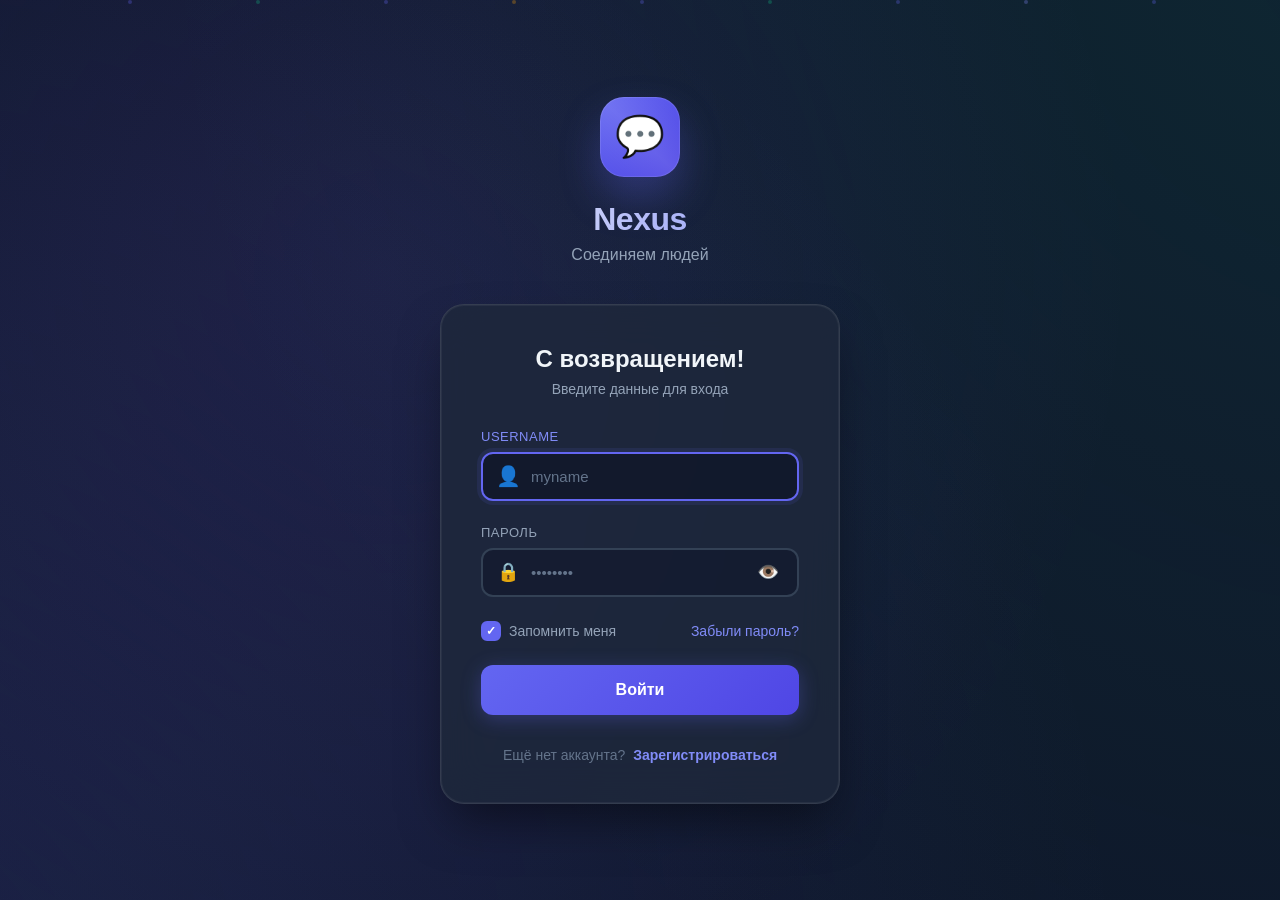
==== auth.html @ cc26ba40 "Add files via upload" ====
<!DOCTYPE html>
<html lang="ru">

<head>
    <meta charset="UTF-8">
    <meta name="viewport" content="width=device-width, initial-scale=1.0">
    <title>Nexus Messenger — Вход</title>
    <link rel="stylesheet" href="auth.css">
</head>

<body>
    <!-- Background animations -->
    <div class="bg-animation"></div>
    <div class="particles">
        <div class="particle"></div>
        <div class="particle"></div>
        <div class="particle"></div>
        <div class="particle"></div>
        <div class="particle"></div>
        <div class="particle"></div>
        <div class="particle"></div>
        <div class="particle"></div>
        <div class="particle"></div>
    </div>

    <div class="container">
        <!-- Logo Section -->
        <div class="logo-section">
            <div class="logo">💬</div>
            <h1 class="brand-name">Nexus</h1>
            <p class="brand-tagline">Соединяем людей</p>
        </div>

        <!-- Login Card -->
        <div class="login-card">
            <div class="success-checkmark" id="successCheckmark">✓</div>

            <div class="login-header" id="loginHeader">
                <h2 class="login-title">С возвращением!</h2>
                <p class="login-subtitle">Введите данные для входа</p>
            </div>

            <div class="error-message" id="errorMessage">
                Неверный email или пароль
            </div>

            <form id="loginForm" novalidate>
                <div class="form-group">
                    <label class="form-label" for="email">username</label>
                    <div class="input-wrapper">
                        <span class="input-icon">👤</span>
                        <input type="text" id="name" class="form-input" placeholder="myname" autocomplete="name"
                            required>
                        <span class="validation-icon error" id="emailError">❌</span>
                        <span class="validation-icon success" id="emailSuccess">✓</span>
                    </div>
                </div>

                <div class="form-group">
                    <label class="form-label" for="password">Пароль</label>
                    <div class="input-wrapper">
                        <span class="input-icon">🔒</span>
                        <input type="password" id="password" class="form-input" placeholder="••••••••"
                            autocomplete="current-password" required minlength="6">
                        <button type="button" class="password-toggle" id="togglePassword"
                            title="Показать/скрыть пароль">
                            👁️
                        </button>
                        <span class="validation-icon error" id="passwordError">❌</span>
                        <span class="validation-icon success" id="passwordSuccess">✓</span>
                    </div>
                </div>

                <div class="options-row">
                    <label class="remember-me">
                        <input type="checkbox" id="rememberMe" checked>
                        <span class="checkbox-custom"></span>
                        <span class="remember-label">Запомнить меня</span>
                    </label>
                    <a href="#" class="forgot-password">Забыли пароль?</a>
                </div>

                <button type="submit" class="submit-btn" id="submitBtn">
                    <span class="btn-text">Войти</span>
                    <div class="spinner"></div>
                </button>
            </form>

            <div class="login-footer">
                Ещё нет аккаунта?
                <a href="#" class="register-link">Зарегистрироваться</a>
            </div>
        </div>
    </div>

    <script src="auth.js"></script>
</body>

</html>
---- auth.css ----
* {
    margin: 0;
    padding: 0;
    box-sizing: border-box;
}

:root {
    --primary: #6366f1;
    --primary-dark: #4f46e5;
    --primary-light: #818cf8;
    --bg-dark: #0f172a;
    --bg-card: #1e293b;
    --bg-hover: #334155;
    --text-primary: #f1f5f9;
    --text-secondary: #94a3b8;
    --text-muted: #64748b;
    --accent: #10b981;
    --danger: #ef4444;
    --warning: #f59e0b;
    --success: #22c55e;
}

body {
    font-family: -apple-system, BlinkMacSystemFont, 'Segoe UI', Roboto, 'Helvetica Neue', Arial, sans-serif;
    background: var(--bg-dark);
    min-height: 100vh;
    display: flex;
    align-items: center;
    justify-content: center;
    overflow: hidden;
    position: relative;
}

/* Animated background */
.bg-animation {
    position: fixed;
    top: 0;
    left: 0;
    width: 100%;
    height: 100%;
    z-index: 0;
    overflow: hidden;
}

.bg-animation::before {
    content: '';
    position: absolute;
    top: -50%;
    left: -50%;
    width: 200%;
    height: 200%;
    background:
        radial-gradient(circle at 20% 80%, rgba(99, 102, 241, 0.15) 0%, transparent 50%),
        radial-gradient(circle at 80% 20%, rgba(16, 185, 129, 0.1) 0%, transparent 50%),
        radial-gradient(circle at 40% 40%, rgba(139, 92, 246, 0.1) 0%, transparent 40%);
    animation: float 20s ease-in-out infinite;
}

@keyframes float {

    0%,
    100% {
        transform: translate(0, 0) rotate(0deg);
    }

    33% {
        transform: translate(30px, -30px) rotate(120deg);
    }

    66% {
        transform: translate(-20px, 20px) rotate(240deg);
    }
}

/* Floating particles */
.particles {
    position: fixed;
    top: 0;
    left: 0;
    width: 100%;
    height: 100%;
    pointer-events: none;
    z-index: 1;
}

.particle {
    position: absolute;
    width: 4px;
    height: 4px;
    background: var(--primary);
    border-radius: 50%;
    opacity: 0.3;
    animation: particle-float 15s infinite;
}

.particle:nth-child(1) {
    left: 10%;
    animation-delay: 0s;
    animation-duration: 12s;
}

.particle:nth-child(2) {
    left: 20%;
    animation-delay: 2s;
    animation-duration: 18s;
    background: var(--accent);
}

.particle:nth-child(3) {
    left: 30%;
    animation-delay: 4s;
    animation-duration: 14s;
}

.particle:nth-child(4) {
    left: 40%;
    animation-delay: 1s;
    animation-duration: 16s;
    background: var(--warning);
}

.particle:nth-child(5) {
    left: 50%;
    animation-delay: 3s;
    animation-duration: 20s;
}

.particle:nth-child(6) {
    left: 60%;
    animation-delay: 5s;
    animation-duration: 13s;
    background: var(--accent);
}

.particle:nth-child(7) {
    left: 70%;
    animation-delay: 2s;
    animation-duration: 17s;
}

.particle:nth-child(8) {
    left: 80%;
    animation-delay: 4s;
    animation-duration: 15s;
    background: var(--primary-light);
}

.particle:nth-child(9) {
    left: 90%;
    animation-delay: 1s;
    animation-duration: 19s;
}

@keyframes particle-float {
    0% {
        transform: translateY(100vh) scale(0);
        opacity: 0;
    }

    10% {
        opacity: 0.3;
    }

    90% {
        opacity: 0.3;
    }

    100% {
        transform: translateY(-100vh) scale(1.5);
        opacity: 0;
    }
}

/* Main container */
.container {
    position: relative;
    z-index: 10;
    width: 100%;
    max-width: 440px;
    padding: 20px;
    animation: container-appear 0.6s ease-out;
}

@keyframes container-appear {
    from {
        opacity: 0;
        transform: translateY(30px);
    }

    to {
        opacity: 1;
        transform: translateY(0);
    }
}

/* Logo section */
.logo-section {
    text-align: center;
    margin-bottom: 40px;
}

.logo {
    width: 80px;
    height: 80px;
    background: linear-gradient(135deg, var(--primary) 0%, var(--primary-dark) 100%);
    border-radius: 24px;
    display: inline-flex;
    align-items: center;
    justify-content: center;
    font-size: 40px;
    margin-bottom: 24px;
    box-shadow:
        0 20px 40px rgba(99, 102, 241, 0.3),
        0 0 0 1px rgba(255, 255, 255, 0.1) inset;
    position: relative;
    overflow: hidden;
    animation: logo-pulse 2s ease-in-out infinite;
}

@keyframes logo-pulse {

    0%,
    100% {
        transform: scale(1);
        box-shadow: 0 20px 40px rgba(99, 102, 241, 0.3);
    }

    50% {
        transform: scale(1.02);
        box-shadow: 0 25px 50px rgba(99, 102, 241, 0.4);
    }
}

.logo::before {
    content: '';
    position: absolute;
    top: -50%;
    left: -50%;
    width: 200%;
    height: 200%;
    background: linear-gradient(45deg,
            transparent 30%,
            rgba(255, 255, 255, 0.1) 50%,
            transparent 70%);
    animation: shine 3s infinite;
}

@keyframes shine {
    0% {
        transform: translateX(-100%) translateY(-100%) rotate(45deg);
    }

    100% {
        transform: translateX(100%) translateY(100%) rotate(45deg);
    }
}

.brand-name {
    font-size: 32px;
    font-weight: 700;
    background: linear-gradient(135deg, var(--text-primary) 0%, var(--primary-light) 100%);
    -webkit-background-clip: text;
    -webkit-text-fill-color: transparent;
    margin-bottom: 8px;
    letter-spacing: -0.5px;
}

.brand-tagline {
    color: var(--text-secondary);
    font-size: 16px;
    font-weight: 400;
}

/* Login card */
.login-card {
    background: rgba(30, 41, 59, 0.8);
    backdrop-filter: blur(20px);
    border: 1px solid rgba(255, 255, 255, 0.1);
    border-radius: 24px;
    padding: 40px;
    box-shadow:
        0 25px 50px -12px rgba(0, 0, 0, 0.5),
        0 0 0 1px rgba(255, 255, 255, 0.05) inset;
}

.login-header {
    text-align: center;
    margin-bottom: 32px;
}

.login-title {
    font-size: 24px;
    font-weight: 600;
    color: var(--text-primary);
    margin-bottom: 8px;
}

.login-subtitle {
    font-size: 14px;
    color: var(--text-secondary);
}

/* Form styles */
.form-group {
    margin-bottom: 24px;
    position: relative;
}

.form-label {
    display: block;
    font-size: 13px;
    font-weight: 500;
    color: var(--text-secondary);
    margin-bottom: 8px;
    text-transform: uppercase;
    letter-spacing: 0.5px;
    transition: color 0.2s;
}

.form-group:focus-within .form-label {
    color: var(--primary-light);
}

.input-wrapper {
    position: relative;
}

.form-input {
    width: 100%;
    padding: 14px 16px 14px 48px;
    background: rgba(15, 23, 42, 0.6);
    border: 2px solid var(--bg-hover);
    border-radius: 12px;
    color: var(--text-primary);
    font-size: 15px;
    font-family: inherit;
    transition: all 0.2s;
    outline: none;
}

.form-input::placeholder {
    color: var(--text-muted);
}

.form-input:hover {
    border-color: rgba(99, 102, 241, 0.3);
}

.form-input:focus {
    border-color: var(--primary);
    background: rgba(15, 23, 42, 0.8);
    box-shadow: 0 0 0 4px rgba(99, 102, 241, 0.1);
}

.input-icon {
    position: absolute;
    left: 16px;
    top: 50%;
    transform: translateY(-50%);
    font-size: 18px;
    color: var(--text-muted);
    transition: all 0.2s;
    pointer-events: none;
}

.form-group:focus-within .input-icon {
    color: var(--primary);
    transform: translateY(-50%) scale(1.1);
}

/* Password toggle */
.password-toggle {
    position: absolute;
    right: 16px;
    top: 50%;
    transform: translateY(-50%);
    background: none;
    border: none;
    color: var(--text-muted);
    cursor: pointer;
    font-size: 18px;
    padding: 4px;
    transition: all 0.2s;
    display: flex;
    align-items: center;
    justify-content: center;
}

.password-toggle:hover {
    color: var(--text-primary);
    transform: translateY(-50%) scale(1.1);
}

/* Options row */
.options-row {
    display: flex;
    justify-content: space-between;
    align-items: center;
    margin-bottom: 24px;
    flex-wrap: wrap;
    gap: 12px;
}

.remember-me {
    display: flex;
    align-items: center;
    gap: 8px;
    cursor: pointer;
    user-select: none;
}

.remember-me input[type="checkbox"] {
    display: none;
}

.checkbox-custom {
    width: 20px;
    height: 20px;
    border: 2px solid var(--bg-hover);
    border-radius: 6px;
    display: flex;
    align-items: center;
    justify-content: center;
    transition: all 0.2s;
    position: relative;
}

.remember-me:hover .checkbox-custom {
    border-color: var(--primary);
}

.remember-me input[type="checkbox"]:checked+.checkbox-custom {
    background: var(--primary);
    border-color: var(--primary);
}

.checkbox-custom::after {
    content: '✓';
    color: white;
    font-size: 12px;
    font-weight: bold;
    opacity: 0;
    transform: scale(0);
    transition: all 0.2s;
}

.remember-me input[type="checkbox"]:checked+.checkbox-custom::after {
    opacity: 1;
    transform: scale(1);
}

.remember-label {
    font-size: 14px;
    color: var(--text-secondary);
    transition: color 0.2s;
}

.remember-me:hover .remember-label {
    color: var(--text-primary);
}

.forgot-password {
    font-size: 14px;
    color: var(--primary-light);
    text-decoration: none;
    font-weight: 500;
    transition: all 0.2s;
    position: relative;
}

.forgot-password::after {
    content: '';
    position: absolute;
    bottom: -2px;
    left: 0;
    width: 0;
    height: 2px;
    background: var(--primary);
    transition: width 0.2s;
}

.forgot-password:hover {
    color: var(--primary);
}

.forgot-password:hover::after {
    width: 100%;
}

/* Submit button */
.submit-btn {
    width: 100%;
    padding: 16px;
    background: linear-gradient(135deg, var(--primary) 0%, var(--primary-dark) 100%);
    border: none;
    border-radius: 12px;
    color: white;
    font-size: 16px;
    font-weight: 600;
    cursor: pointer;
    position: relative;
    overflow: hidden;
    transition: all 0.3s;
    box-shadow: 0 4px 20px rgba(99, 102, 241, 0.3);
}

.submit-btn:hover {
    transform: translateY(-2px);
    box-shadow: 0 8px 30px rgba(99, 102, 241, 0.4);
}

.submit-btn:active {
    transform: translateY(0);
}

.submit-btn::before {
    content: '';
    position: absolute;
    top: 0;
    left: -100%;
    width: 100%;
    height: 100%;
    background: linear-gradient(90deg,
            transparent,
            rgba(255, 255, 255, 0.2),
            transparent);
    transition: left 0.5s;
}

.submit-btn:hover::before {
    left: 100%;
}

.submit-btn:disabled {
    opacity: 0.7;
    cursor: not-allowed;
    transform: none;
}

/* Loading spinner */
.spinner {
    display: none;
    width: 20px;
    height: 20px;
    border: 3px solid rgba(255, 255, 255, 0.3);
    border-top-color: white;
    border-radius: 50%;
    animation: spin 0.8s linear infinite;
    margin: 0 auto;
}

@keyframes spin {
    to {
        transform: rotate(360deg);
    }
}

.submit-btn.loading .btn-text {
    display: none;
}

.submit-btn.loading .spinner {
    display: block;
}

/* Divider */
.divider {
    display: flex;
    align-items: center;
    margin: 32px 0;
    color: var(--text-muted);
    font-size: 13px;
}

.divider::before,
.divider::after {
    content: '';
    flex: 1;
    height: 1px;
    background: linear-gradient(90deg, transparent, var(--bg-hover), transparent);
}

.divider span {
    padding: 0 16px;
}

/* Social login */
.social-login {
    display: flex;
    gap: 12px;
}

.social-btn {
    flex: 1;
    padding: 12px;
    background: rgba(15, 23, 42, 0.6);
    border: 2px solid var(--bg-hover);
    border-radius: 12px;
    color: var(--text-secondary);
    font-size: 20px;
    cursor: pointer;
    transition: all 0.2s;
    display: flex;
    align-items: center;
    justify-content: center;
}

.social-btn:hover {
    border-color: var(--primary);
    color: var(--text-primary);
    background: rgba(99, 102, 241, 0.1);
    transform: translateY(-2px);
}

/* Footer */
.login-footer {
    text-align: center;
    margin-top: 32px;
    color: var(--text-muted);
    font-size: 14px;
}

.register-link {
    color: var(--primary-light);
    text-decoration: none;
    font-weight: 600;
    margin-left: 4px;
    transition: all 0.2s;
}

.register-link:hover {
    color: var(--primary);
    text-decoration: underline;
}

/* Error message */
.error-message {
    display: none;
    background: rgba(239, 68, 68, 0.1);
    border: 1px solid rgba(239, 68, 68, 0.2);
    color: var(--danger);
    padding: 12px 16px;
    border-radius: 12px;
    font-size: 14px;
    margin-bottom: 20px;
    animation: shake 0.5s;
}

@keyframes shake {

    0%,
    100% {
        transform: translateX(0);
    }

    25% {
        transform: translateX(-10px);
    }

    75% {
        transform: translateX(10px);
    }
}

.error-message.show {
    display: block;
}

/* Success state */
.success-checkmark {
    display: none;
    width: 80px;
    height: 80px;
    border-radius: 50%;
    background: var(--success);
    margin: 0 auto 24px;
    align-items: center;
    justify-content: center;
    font-size: 40px;
    color: white;
    animation: success-pop 0.5s cubic-bezier(0.175, 0.885, 0.32, 1.275);
}

@keyframes success-pop {
    0% {
        transform: scale(0);
        opacity: 0;
    }

    100% {
        transform: scale(1);
        opacity: 1;
    }
}

/* Responsive */
@media (max-width: 480px) {
    .login-card {
        padding: 32px 24px;
    }

    .brand-name {
        font-size: 28px;
    }

    .logo {
        width: 70px;
        height: 70px;
        font-size: 35px;
    }
}

/* Input validation states */
.form-input.error {
    border-color: var(--danger);
    background: rgba(239, 68, 68, 0.05);
}

.form-input.success {
    border-color: var(--success);
    background: rgba(34, 197, 94, 0.05);
}

.validation-icon {
    position: absolute;
    right: 16px;
    top: 50%;
    transform: translateY(-50%);
    font-size: 18px;
    display: none;
}

.validation-icon.show {
    display: block;
}

.validation-icon.error {
    color: var(--danger);
}

.validation-icon.success {
    color: var(--success);
}
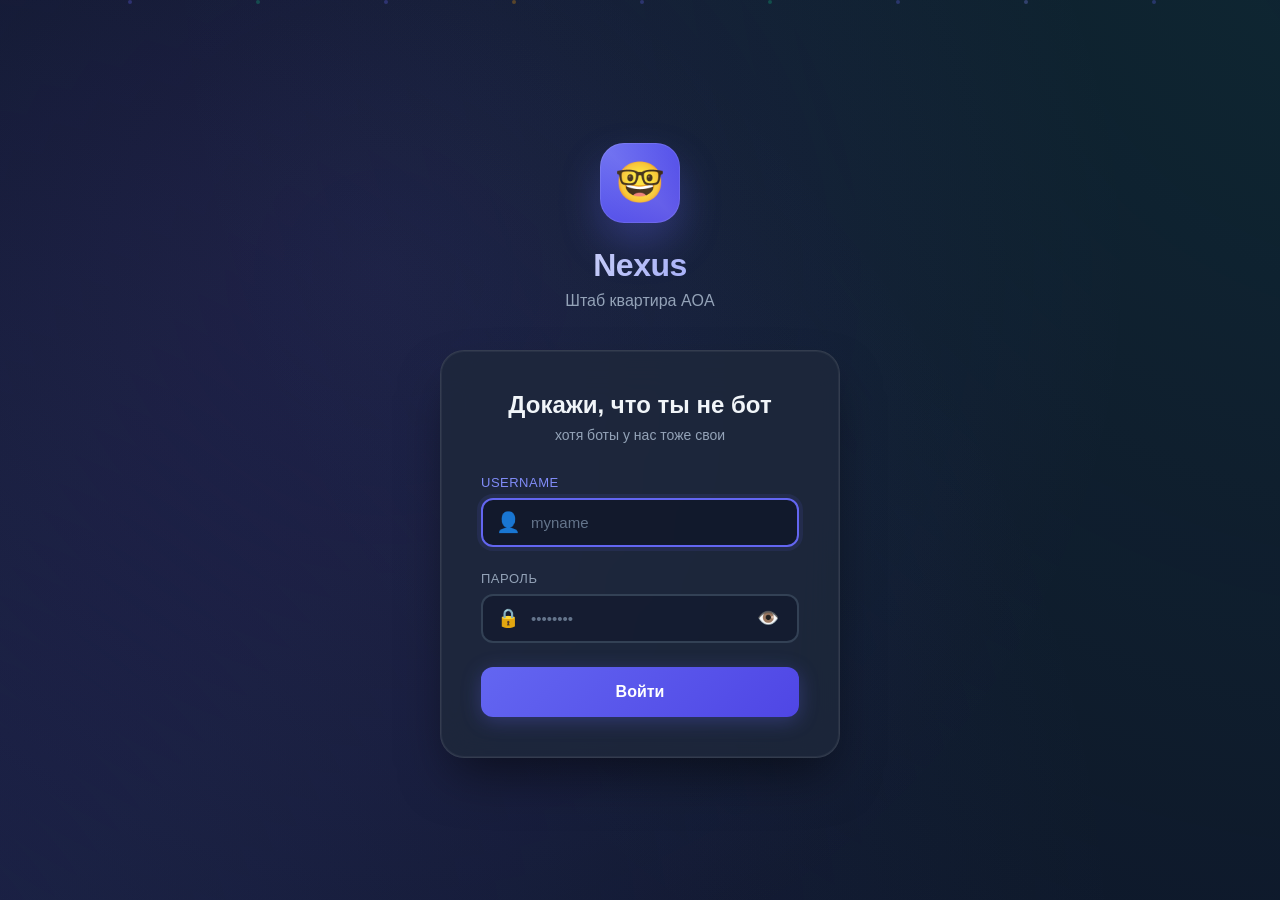
==== commit 797bd5a6: "Add files via upload" ====
--- a/auth.html
+++ b/auth.html
@@ -4,7 +4,7 @@
 <head>
     <meta charset="UTF-8">
     <meta name="viewport" content="width=device-width, initial-scale=1.0">
-    <title>Nexus Messenger — Вход</title>
+    <title>Nexus Chat — Вход</title>
     <link rel="stylesheet" href="auth.css">
 </head>
 
@@ -26,9 +26,9 @@
     <div class="container">
         <!-- Logo Section -->
         <div class="logo-section">
-            <div class="logo">💬</div>
+            <div class="logo">🤓</div>
             <h1 class="brand-name">Nexus</h1>
-            <p class="brand-tagline">Соединяем людей</p>
+            <p class="brand-tagline">Штаб квартира AOA</p>
         </div>
 
         <!-- Login Card -->
@@ -36,8 +36,8 @@
             <div class="success-checkmark" id="successCheckmark">✓</div>
 
             <div class="login-header" id="loginHeader">
-                <h2 class="login-title">С возвращением!</h2>
-                <p class="login-subtitle">Введите данные для входа</p>
+                <h2 class="login-title">Докажи, что ты не бот</h2>
+                <p class="login-subtitle">хотя боты у нас тоже свои</p>
             </div>
 
             <div class="error-message" id="errorMessage">
@@ -71,14 +71,14 @@
                     </div>
                 </div>
 
-                <div class="options-row">
+                <!-- <div class="options-row">
                     <label class="remember-me">
                         <input type="checkbox" id="rememberMe" checked>
                         <span class="checkbox-custom"></span>
                         <span class="remember-label">Запомнить меня</span>
                     </label>
                     <a href="#" class="forgot-password">Забыли пароль?</a>
-                </div>
+                </div> -->
 
                 <button type="submit" class="submit-btn" id="submitBtn">
                     <span class="btn-text">Войти</span>
@@ -86,10 +86,10 @@
                 </button>
             </form>
 
-            <div class="login-footer">
+            <!-- <div class="login-footer">
                 Ещё нет аккаунта?
                 <a href="#" class="register-link">Зарегистрироваться</a>
-            </div>
+            </div> -->
         </div>
     </div>
 
